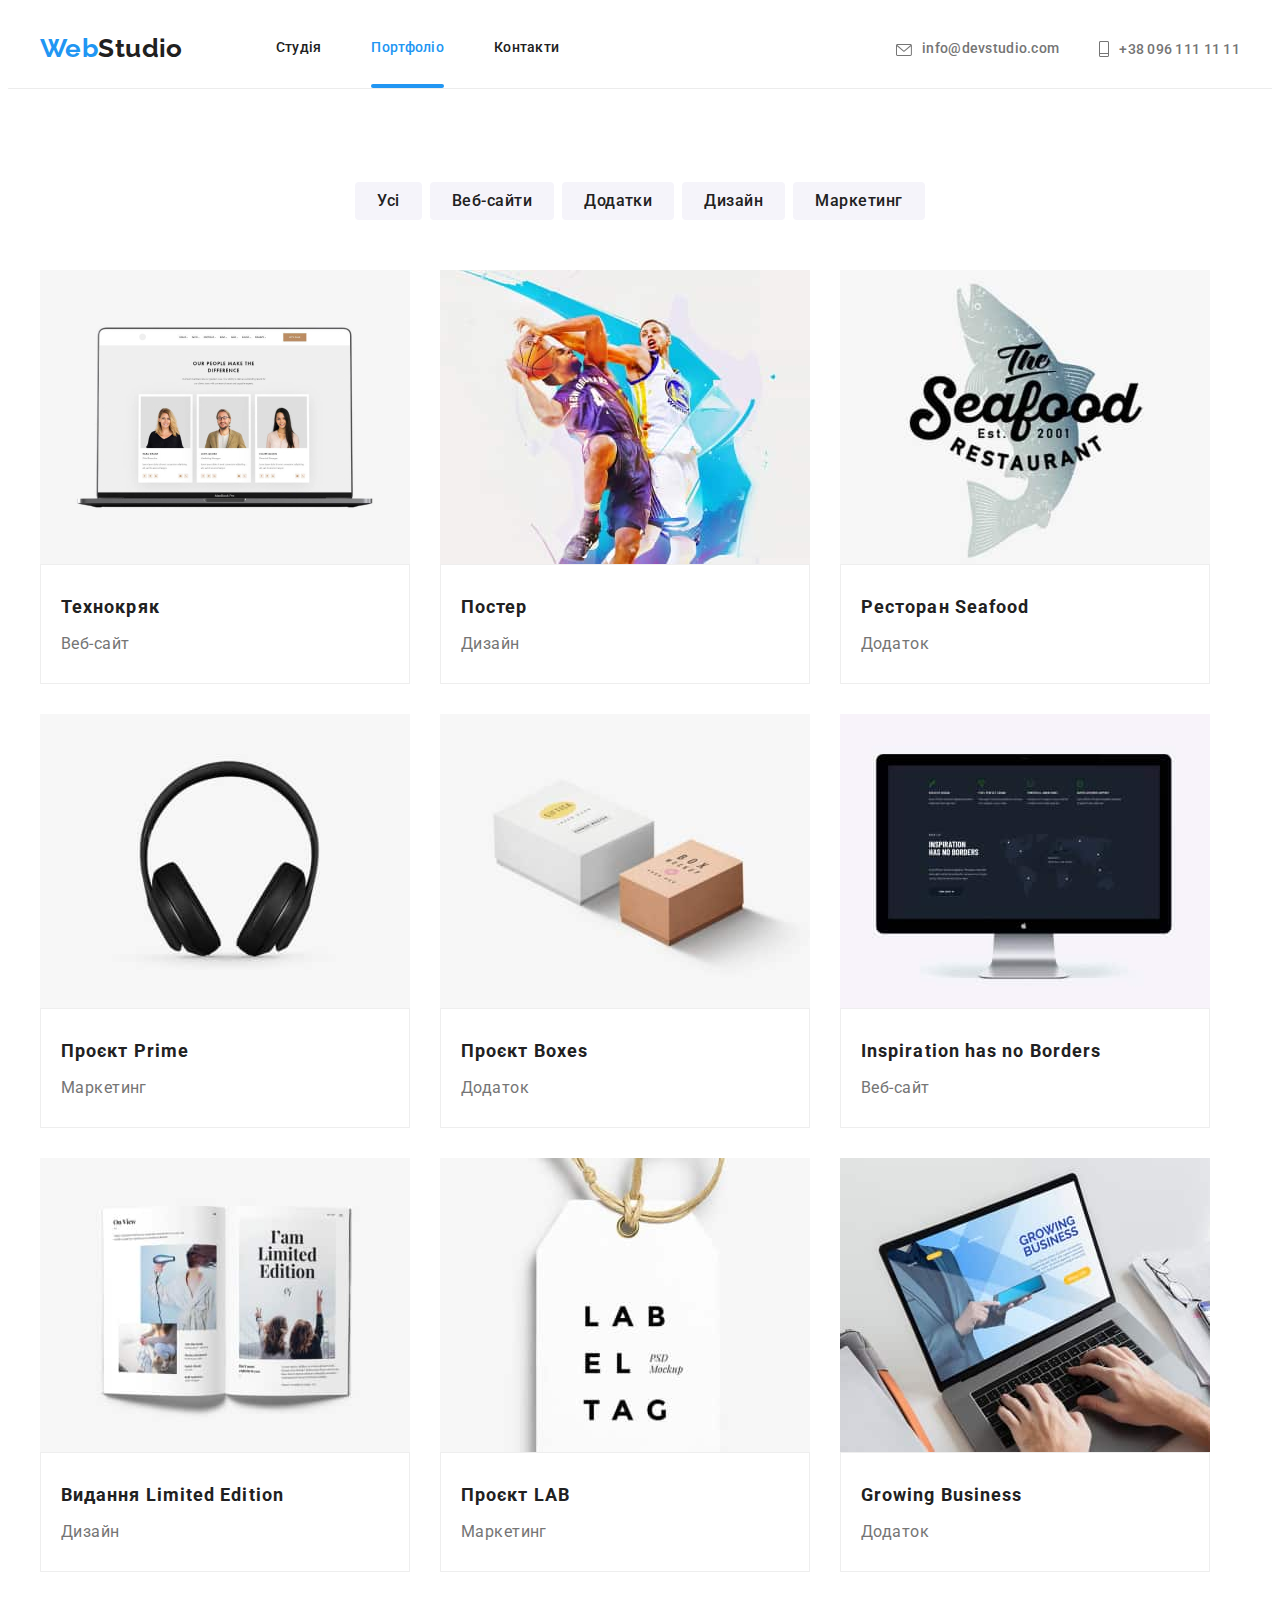
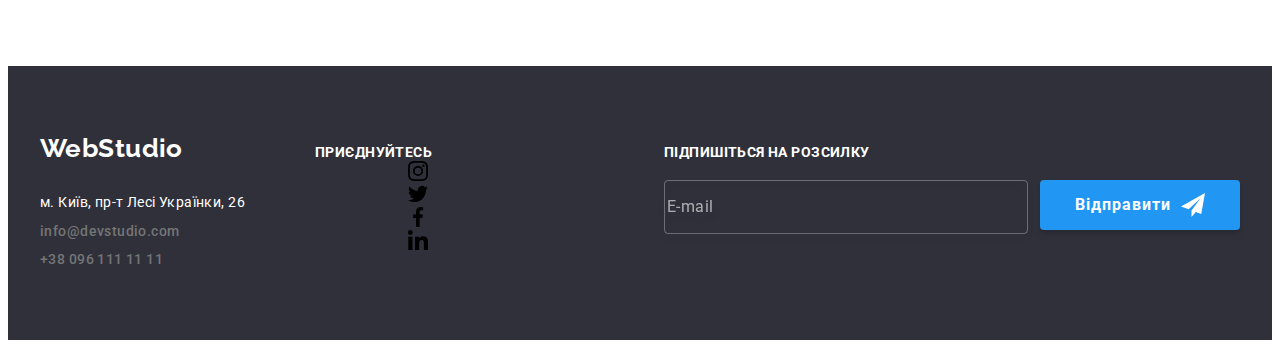
==== portfolio.html @ 68b811da "Initial commit" ====
<!DOCTYPE html>
<html lang="uk">
<head>
    <title>portfolio page homework</title>
    <meta charset="UTF-8">
    <meta http-equiv="X-UA-Compatible" content="IE=edge">
    <meta name="viewport" content="width=device-width, initial-scale=1.0">
    <link rel="preconnect" href="https://fonts.googleapis.com">
    <link rel="preconnect" href="https://fonts.gstatic.com" crossorigin>
    <link href="https://fonts.googleapis.com/css2?family=Raleway:wght@700&family=Roboto:wght@400;500;700;900&display=swap" rel="stylesheet">
    <link rel="stylesheet" href="https://cdnjs.cloudflare.com/ajax/libs/modern-normalize/1.1.0/modern-normalize.min.css" integrity="sha512-wpPYUAdjBVSE4KJnH1VR1HeZfpl1ub8YT/NKx4PuQ5NmX2tKuGu6U/JRp5y+Y8XG2tV+wKQpNHVUX03MfMFn9Q==" crossorigin="anonymous" referrerpolicy="no-referrer">
    <link rel="stylesheet" href="./css/main.min.css">
</head>
<body>
    <header class="header">
        
       <div class="container header-nav">
            <nav class="main-nav">   
                <a class="logo" href="WebStudio"> <span class="spanlogo">Web</span>Studio</a>
                <ul class="site-nav">
                    
                    <li><a class="navigation non-current" href="./index.html">Студія</a> </li>
                    <li><a class="navigation current" href="./portfolio.html">Портфоліо</a></li>
                    <li><a class="navigation non-current" href="Контакти">Контакти</a> </li>
                    
                </ul>
                
               
            </nav>

            <ul class="auth-nav">
                <li>
                     <a class="contact mail-icon" href="mailto:info@devstudio.com">
                        <svg class="head-icon" width="16px" height="12px" >
                        <use href="./images/icons.svg#icon-envelope"></use>
                        </svg>info@devstudio.com
                    </a>
                </li>
                
                <li>
                    <a class="contact phone-icon" href="tel:+380961111111">
                        <svg class="head-icon" width="10px" height="16px">
                        <use href="./images/icons.svg#icon-phone"></use>
                        </svg>+38 096 111 11 11
                    </a>
                </li>
            </ul>
       
        </div>
        
    </header>
  

    <main>
        
        <section class="section">
        <div class="container">
                <h1 class="hide">Розділи</h1>
                <ul class="page-nav">
                    <li><button type="button" class="page-button"  > Усі </button></li>
                    <li><button type="button" class="page-button"  > Веб-сайти </button></li>
                    <li><button type="button" class="page-button"  > Додатки </button></li>
                    <li><button type="button" class="page-button"  > Дизайн </button></li>
                    <li><button type="button" class="page-button"  > Маркетинг </button></li>

                        <!-- <li><button type="button" class="page-button"><a class="page__button--link" href="Усі">Усі</a> </button></li>
                        <li><button type="button" class="page-button"><a class="page__button--link" href="Веб-сайти">Веб-сайти</a> </button>
                        </li>
                        <li><button type="button" class="page-button"> <a class="page__button--link" href="Додатки">Додатки</a> </button></li>
                        <li><button type="button" class="page-button"> <a class="page__button--link" href="Дизайн">Дизайн </a></button></li>
                        <li><button type="button" class="page-button"><a class="page__button--link" href="Маркетинг">Маркетинг</a> </button>
                        </li> -->
                </ul>
            
                <ul class="page-list">
                    <li class="page-li">
                    <div class="portfolio-box">
                            <img src="./images/img.jpg" alt="Веб-сайт Технокряк"
                            width="370"
                            height="294">

                        <div class="overlay-portfolio">
                            <p class="overlay-text"> Ресурс пропонує комплексні пропозиції з різним рівнем функціоналу та сервісів. Все це дозволить відвідувачу отримати вичерпні відомості про компанію чи приватну особу.</p>
                        </div>
                        </div>
                            
                        <div class="portfolio-div">
                            <h2 class="portfolio-title">Технокряк</h2>
                            <p class="portfolio-descr">Веб-сайт</p>
                        </div>   

                    
                    
                                
                    </li>

                    <li class="page-li">
                        <div class="portfolio-box">
                                <img src="./images/img(1).jpg" alt="Приклад дизайну-постер"
                            width="370"
                            height="294">
                            <div class="overlay-portfolio">
                                <p class="overlay-text"> Ресурс пропонує комплексні пропозиції з різним рівнем функціоналу та сервісів. Все це дозволить відвідувачу отримати вичерпні відомості про компанію чи приватну особу.</p>
                            </div>
                        </div>
                            <div class="portfolio-div">
                                <h2 class="portfolio-title">Постер</h2>
                                <p class="portfolio-descr">Дизайн</p>
                            </div> 
                        
                    </li>

                    <li class="page-li">
                        <div class="portfolio-box">
                                <img src="./images/img(2).jpg" alt="Додаток Ресторан Seafood"
                            width="370"
                            height="294">
                            <div class="overlay-portfolio">
                                <p class="overlay-text"> Ресурс пропонує комплексні пропозиції з різним рівнем функціоналу та сервісів. Все це дозволить відвідувачу отримати вичерпні відомості про компанію чи приватну особу.</p>
                            </div>
                        </div>

                            <div class="portfolio-div">
                                <h2 class="portfolio-title">Ресторан Seafood</h2>
                                <p class="portfolio-descr">Додаток</p>
                            </div>           
                        
                    </li>

                    <li class="page-li">
                    <div class="portfolio-box">
                            <img src="./images/img(3).jpg" alt="Маркетинг Проєкт Prime"
                            width="370"
                            height="294">
                            <div class="overlay-portfolio">
                                <p class="overlay-text"> Ресурс пропонує комплексні пропозиції з різним рівнем функціоналу та сервісів. Все це дозволить відвідувачу отримати вичерпні відомості про компанію чи приватну особу.</p>
                            </div>
                        </div>

                            <div class="portfolio-div">
                                <h2 class="portfolio-title">Проєкт Prime</h2>
                                <p class="portfolio-descr">Маркетинг</p>
                            </div>
                    
                    </li>

                    <li class="page-li" >
                        <div class="portfolio-box">
                                <img src="./images/img(4).jpg" alt="Додаток Проєкт Boxes"
                            width="370"
                            height="294">
                            <div class="overlay-portfolio">
                                <p class="overlay-text"> Ресурс пропонує комплексні пропозиції з різним рівнем функціоналу та сервісів. Все це дозволить відвідувачу отримати вичерпні відомості про компанію чи приватну особу.</p>
                            </div>
                        </div>

                            <div class="portfolio-div">
                                <h2 class="portfolio-title">Проєкт Boxes</h2>
                                <p class="portfolio-descr">Додаток</p>
                            </div>      
                            
                    </li>

                    <li class="page-li">
                        <div class="portfolio-box">
                                <img src="./images/img(5).jpg" alt="Приклад дизайну - Веб-сайт"
                            width="370"
                            height="294">
                            <div class="overlay-portfolio">
                                <p class="overlay-text"> Ресурс пропонує комплексні пропозиції з різним рівнем функціоналу та сервісів. Все це дозволить відвідувачу отримати вичерпні відомості про компанію чи приватну особу.</p>
                            </div>
                        </div>

                            <div class="portfolio-div">
                                <h2 class="portfolio-title">Inspiration has no Borders</h2>
                                <p class="portfolio-descr">Веб-сайт</p>
                            </div>                
                        
                    </li>

                    <li class="page-li" >
                        <div class="portfolio-box">
                                <img src="./images/img(6).jpg" alt="Приклад дизайну-видання"
                            width="370"
                            height="294">
                            <div class="overlay-portfolio">
                                <p class="overlay-text"> Ресурс пропонує комплексні пропозиції з різним рівнем функціоналу та сервісів. Все це дозволить відвідувачу отримати вичерпні відомості про компанію чи приватну особу.</p>
                            </div>
                        </div>

                            <div class="portfolio-div">
                                <h2 class="portfolio-title">Видання Limited Edition</h2>
                                <p class="portfolio-descr">Дизайн</p>
                            </div>        
                        
                    </li>

                    <li class="page-li">
                        <div class="portfolio-box">
                                <img src="./images/img(7).jpg" alt="Маркетинг Проєкт "
                            width="370"
                            height="294">
                            <div class="overlay-portfolio">
                                <p class="overlay-text"> Ресурс пропонує комплексні пропозиції з різним рівнем функціоналу та сервісів. Все це дозволить відвідувачу отримати вичерпні відомості про компанію чи приватну особу.</p>
                            </div>
                        </div>

                            <div class="portfolio-div">
                                <h2 class="portfolio-title">Проєкт LAB</h2>
                                <p class="portfolio-descr">Маркетинг</p>
                            </div>
                    
                    </li>

                    <li class="page-li">
                        <div class="portfolio-box">
                                <img src="./images/img(8).jpg" alt="Приклад дизайн додатку"
                            width="370"
                            height="294">
                            <div class="overlay-portfolio">
                                <p class="overlay-text"> Ресурс пропонує комплексні пропозиції з різним рівнем функціоналу та сервісів. Все це дозволить відвідувачу отримати вичерпні відомості про компанію чи приватну особу.</p>
                            </div>
                        </div>

                            <div class="portfolio-div">
                                <h2 class="portfolio-title">Growing Business</h2>
                                <p class="portfolio-descr">Додаток</p>
                            </div>              
                        
                    </li>

                </ul>
        </div>
        </section>
    </main>

    <footer class="footer">
        <div class="footer-container container">
            
            <div class="footer-nav">
                <a class="footer-logo" href="WebStudio"> <span>Web</span>Studio</a>
                    <address>
                    <ul class="footer-list">
                        <li><a class="adress" href="https://goo.gl/maps/pS8TxzaBrTARouAY9">м. Київ, пр-т Лесі Українки, 26</a> </li>
                        <li><a class="footer contact" href="mailto:info@devstudio.com">info@devstudio.com</a></li>
                        <li><a class="footer contact" href="tel:+380961111111">+38 096 111 11 11</a></li>
                    </ul>
                    </address>
            </div>    
        
            <div class="footer-link">
                <a  class="invitation" href="#">Приєднуйтесь </a>
                    <ul class="team-social-list footer">
                        <li class="icon-item footer">
                            <a class="social-link link" href="#">
                                <svg class="social-icon footer" width="20px" height="20px">
                                    <use href="./images/icons.svg#icon-instagram2"></use>
                                </svg>
                            </a>
                        </li>

                        <li class="icon-item footer">
                            <a class="social-link link" href="#">
                                <svg class="social-icon footer" width="20px" height="20px">
                                    <use href="./images/icons.svg#icon-twitter1"></use>
                                </svg>
                            </a>
                        </li>

                        <li class="icon-item footer">
                            <a class="social-link link" href="#">
                                <svg class="social-icon footer" width="20px" height="20px">
                                    <use href="./images/icons.svg#icon-facebook1"></use>
                                </svg>
                            </a>
                        </li>

                        <li class="icon-item footer">
                            <a class="social-link link" href="#">
                                <svg class="social-icon footer" width="20px" height="20px">
                                    <use href="./images/icons.svg#icon-linkedin1"></use>
                                </svg>
                            </a>
                        </li>
                    </ul>

            
            </div>

            <div class="footer-form">
                <p class="telegram-title">Підпишіться на розсилку</p>
                <form class="telegram-form">
                    <input type="email" name="email" class="footer-input" placeholder="E-mail">
                    
                    <div class="telegram-parent">
                        <button type="submit" class="btn-modalsubmit">Відправити</button>
                        <!-- <svg class="input-icon" width="18px" height="18px">
                            <use href="./images/icons.svg#icon-letter-icon"></use>

                        </svg> -->
                    </div>
                            
                </form> 
            </div>   
        </div>       
        
    </footer>
</body>
</html>
---- css/main.min.css ----
:root{--primary-text-color: rgba(33, 33, 33, 1);--secondary-text-color: rgba(117, 117, 117, 1);--accent-color: rgba(33, 150, 243, 1);--white-color: rgba(255, 255, 255, 1);--cub: cubic-bezier(0.4, 0, 0.2, 1) }body{font-family:"Roboto",sans-serif;letter-spacing:.03em;font-size:14px}h1,h2,h3,h4,h5,h6,p{margin:0}img{display:block;max-width:100%;height:auto}ul{margin:0;padding:0;list-style:none}button{cursor:pointer}.hide{border:0;height:1px;margin:-1px;overflow:hidden;padding:0;width:1px}.section--title{color:var(--primary-text-color);font-weight:700;font-size:36px;line-height:1.16;text-align:center;letter-spacing:.03em;margin-bottom:50px}.section{padding-top:94px;padding-bottom:94px}.section.no-padding{padding-top:0px}.column-title{color:var(--primary-text-color);font-weight:700;font-size:14px;line-height:1.14;text-transform:uppercase;margin-bottom:10px}.column-descr{color:var(--secondary-text-color);font-size:14px;line-height:1.71}.list{display:flex;gap:30px}footer{background-color:#2f303a;padding:60px 0}.container{width:1200px;padding-left:15px;padding-right:15px;margin-left:auto;margin-right:auto}.button{margin-left:auto;margin-right:auto;height:50px;width:200px;margin-top:30px;color:var(--white-color);background-color:var(--accent-color);border:none;font-family:"Roboto";font-style:normal;font-weight:700;font-size:16px;line-height:1.88;letter-spacing:.06em;display:flex;align-items:center;justify-content:center;box-shadow:0px 4px 4px rgba(0,0,0,.15);border-radius:4px}.site-nav{display:flex;gap:50px}.auth-nav{display:flex;justify-content:end;align-items:center;padding-top:25px;padding-bottom:25px;gap:40px}.main-nav{display:flex;align-items:center;margin-right:auto;padding-top:25px;padding-bottom:25px}.header{border-bottom:1px solid #ececec}.container.header-nav{display:flex;height:80px}.logo{color:var(--primary-text-color);font-family:"Raleway";font-weight:700;font-size:26px;line-height:1.71;text-decoration:none;text-align:start;margin-right:93px;padding-top:25px;padding-bottom:25px}.spanlogo{color:var(--accent-color)}.navigation.current{color:var(--accent-color)}.navigation.current::after{content:"";position:absolute;display:block;width:100%;height:4px;background-color:var(--accent-color);bottom:0;left:0;border-radius:4px;opacity:1}.navigation{position:relative;color:var(--primary-text-color);font-weight:500;font-size:14px;line-height:1.14;letter-spacing:.02em;text-decoration:none;padding-top:32px;padding-bottom:32px;display:block;transition:color 250ms var(--cub)}.navigation:hover,.navigation:focus{color:var(--accent-color)}.navigation.non-current::after{content:"";position:absolute;display:block;width:100%;height:4px;background-color:var(--accent-color);bottom:0;left:0;border-radius:4px;opacity:.5;transform:scaleY(0);transition:opacity 250ms var(--cub),transform 250ms var(--cub)}.navigation.non-current:hover::after,.navigation.non-current:focus::after{opacity:.7;transform:scaleY(1)}.contact{color:var(--secondary-text-color);font-weight:500;font-size:14px;line-height:1.14;letter-spacing:.02em;text-decoration:none;font-style:normal;padding-top:32px;padding-bottom:32px;margin-left:auto;transition:color 250ms var(--cub)}.contact:hover,.contact:focus{color:var(--accent-color)}.head-icon{fill:var(--secondary-text-color);margin-right:10px;position:relative;top:3px;transition:fill 250ms var(--cub)}.contact:hover .head-icon{fill:var(--accent-color)}.main{background-color:#2f303a;max-width:1600px;margin-left:auto;margin-right:auto;padding:0}.main--container{background-image:linear-gradient(rgba(47, 48, 58, 0.4), rgba(47, 48, 58, 0.4)),url(../images/mainimg.jpg);background-size:contain;max-width:1600px;padding:200px 0px;margin-left:auto;margin-right:auto;width:auto}.main__title{color:var(--white-color);font-weight:900;font-size:44px;line-height:1.36;text-align:center;letter-spacing:.06em;text-transform:uppercase;margin-bottom:30px;margin-left:auto;margin-right:auto;width:696px}.main__button{color:var(--white-color);background-color:var(--accent-color);box-shadow:0px 4px 4px rgba(0,0,0,.15);border-radius:4px;border:0px;font-family:"Roboto",sans-serif;font-weight:500;font-size:16px;line-height:1.62;text-align:center;letter-spacing:.06em;display:block;margin:0 auto;width:216px;height:50px}.team--list{display:flex;gap:30px}.team--item{text-align:center;background-color:var(--white-color)}.team--card{padding-top:30px;padding-bottom:30px}.team.section{background-color:#f5f4fa}.team--card__title{color:var(--primary-text-color);font-weight:500;font-size:16px;line-height:1.18;margin-bottom:10px;margin-right:0px}.team--card__text{display:block;color:var(--secondary-text-color);font-size:16px;line-height:1.18;margin-bottom:16px}.social{display:flex;align-items:center;justify-content:center;gap:10px}.social__item{width:44px;height:44px}.social__link{width:100%;height:100%;border-radius:50%;display:flex;justify-content:center;align-items:center;transition:background-color 250ms var(--cub)}.social__link:hover,.social__link:focus{background-color:var(--accent-color)}.social__icon{fill:#afb1b8;transition:fill 250ms var(--cub)}.social__link:hover .social__icon{fill:var(--white-color)}.work{padding:0}.work__card{width:370px;height:294px;position:relative}.work__overlay{position:absolute;width:370px;height:70px;background-color:rgba(47,48,58,.8);bottom:0}.work__overlay--title{position:absolute;font-weight:700;font-size:14px;line-height:1.14;text-align:center;letter-spacing:.03em;text-transform:uppercase;color:var(--white-color);top:50%;left:50%;transform:translate(-50%, -50%)}.benefits--list{display:flex;gap:30px;flex-basis:content}.benefits__icon-div{display:flex;width:270px;height:120px;background-color:#f5f4fa;margin-bottom:30px;align-items:center;justify-content:center}.benefits__icon{align-items:center}.client-title{font-weight:700;font-size:36px;line-height:1.16;text-align:center;letter-spacing:.03em;text-transform:initial;color:var(--primary-text-color);margin-bottom:50px}.client-main-box{display:flex;gap:30px;align-items:center}.client-link{width:170px;height:100px;border:1px solid;border-radius:4px;border-color:#afb1b8;display:flex;align-items:center;justify-content:center;margin-left:auto;margin-right:auto;transition:border-color 250ms var(--cub)}.client-link:hover{border-color:var(--accent-color)}.client-icon{fill:#afb1b8;background-size:contain;cursor:pointer;transition:fill 250ms var(--cub)}.client-link:hover .client-icon{fill:var(--accent-color)}.footer-container{display:flex;align-items:baseline;justify-content:center}.footer-nav{margin-right:70px}.footer-logo{display:inline-block;color:#fff;font-family:"Raleway";font-weight:700;font-size:26px;line-height:1.71;text-decoration:none;margin-bottom:20px}.adress{display:block;color:var(--white-color);font-size:14px;line-height:1.71;text-decoration:none;font-style:normal;margin-bottom:12px;padding:auto}.footer.contact{display:inline-block;color:var(--secondary-text-color);font-size:14px;line-height:1.14;letter-spacing:.03em;margin-bottom:12px;padding:0 0}.footer-list li :not(last child){margin-bottom:8px}.invitation{display:block;font-weight:700;font-size:14px;line-height:1.14;letter-spacing:.03em;text-transform:uppercase;color:var(--white-color);text-decoration:none;align-self:start}.footer-link{display:flex;flex-direction:column;justify-content:flex-start;align-items:center;width:206px;height:80px}.footer .social{margin-top:20px}.social__icon.footer{fill:var(--white-color)}.social__item.footer{background-color:rgba(255,255,255,.1);border-radius:50%}.footer-form{margin-left:auto}.telegram-form{display:flex;flex-direction:row;justify-content:baseline;gap:12px;padding-top:20px}.telegram-title{font-family:"Roboto";font-style:normal;font-weight:700;font-size:14px;line-height:1.16;letter-spacing:.03em;text-transform:uppercase;color:var(--white-color)}.footer-input{height:50px;width:358px;background-color:rgba(0,0,0,0);border:1px solid rgba(255,255,255,.3);filter:drop-shadow(0px 4px 4px rgba(0, 0, 0, 0.15));border-radius:4px;color:var(--white-color)}.footer-input::-moz-placeholder{font-family:"Roboto";font-style:normal;font-weight:400;font-size:16px;line-height:20px;display:flex;align-items:center;letter-spacing:.03em;color:rgba(255,255,255,.6)}.footer-input:-ms-input-placeholder{font-family:"Roboto";font-style:normal;font-weight:400;font-size:16px;line-height:20px;display:flex;align-items:center;letter-spacing:.03em;color:rgba(255,255,255,.6)}.footer-input::placeholder{font-family:"Roboto";font-style:normal;font-weight:400;font-size:16px;line-height:20px;display:flex;align-items:center;letter-spacing:.03em;color:rgba(255,255,255,.6)}.telegram-parent .btn-modalsubmit::after{content:"";display:flex;justify-content:center;background-image:url(../iconsend.svg);background-color:var(--accent-color);width:24px;height:24px;margin-left:10px}.telegram-parent .btn-modalsubmit{margin-top:0}.portfolio-title{color:var(--primary-text-color);font-weight:700;font-size:18px;line-height:2;letter-spacing:.06em;margin-bottom:4px}.portfolio-descr{color:var(--secondary-text-color);font-size:16px;line-height:1.88}.portfolio-div{padding:24px 20px;border-top:1px solid #eee;border-bottom:1px solid #eee;border-left:1px solid #eee;border-right:1px solid #eee}.page-nav{display:flex;align-items:center;justify-content:center;margin-bottom:50px;gap:8px}.page-list{display:flex;flex-wrap:wrap}.page-li{width:370px;margin-right:30px;margin-bottom:30px;transition:box-shadow 250ms var(--cub)}.page-li:nth-child(3n){margin-right:0}.page-li:nth-child(n+7){margin-bottom:0}.page-li:hover,.page-li:focus{box-shadow:0px 1px 1px rgba(0,0,0,.12),0px 4px 4px rgba(0,0,0,.06),1px 4px 6px rgba(0,0,0,.16)}.page-button{color:var(--primary-text-color);background:#f5f4fa;font-family:"Roboto",sans-serif;font-weight:500;font-size:16px;line-height:1.62;text-align:center;letter-spacing:.03em;border-radius:4px;border:none;padding:6px 22px;transition:color 250ms var(--cub),background-color 250ms var(--cub),box-shadow 250ms var(--cub)}.page-button:hover,.page-button:focus{color:var(--white-color);background-color:var(--accent-color);box-shadow:0px 3px 1px rgba(0,0,0,.1),0px 1px 2px rgba(0,0,0,.08),0px 2px 2px rgba(0,0,0,.12);border-radius:4px}.portfolio-box{position:relative;width:370px;height:294px;overflow:hidden}.overlay-portfolio{width:370px;height:294px;background-color:rgba(33,150,243,.9);position:absolute;top:0;left:0;transform:translateY(100%);transition:transform 250ms var(--cub)}.page-li:hover .overlay-portfolio{transform:translateY(0)}.overlay-text{font-size:18px;line-height:1.56;letter-spacing:.03em;color:var(--white-color);padding:63px 24px;opacity:0;transition:opacity 250ms var(--cub) 300ms}.page-li:hover .overlay-text{opacity:1}.backdrop{position:fixed;width:100%;height:100%;top:0px;background-color:rgba(0,0,0,.2);transition:visibility 300ms var(--cub),opacity 300ms var(--cub)}.modal{position:absolute;width:528px;min-height:581px;box-shadow:0px 1px 3px rgba(0,0,0,.12),0px 1px 1px rgba(0,0,0,.14),0px 2px 1px rgba(0,0,0,.2);background-color:var(--white-color);border-radius:4px;top:50%;left:50%;transform:translate(-50%, -50%) scale(1);transition:transform 300ms var(--cub);padding:40px}.backdrop.is-hidden .modal{transform:translate(-50%, -50%) scale(0)}.is-hidden{visibility:hidden;opacity:0;pointer-events:none}.close-modal{position:absolute;top:8px;right:8px;width:30px;height:30px;cursor:pointer;background-color:rgba(0,0,0,0);border:none}.modal-btn{fill:#000;width:11px;height:11px}.modal-title{font-weight:700;font-size:20px;line-height:1.15;text-align:center;letter-spacing:.03em;color:var(--primary-text-color);margin-bottom:12px}.modal-input{width:100%;height:40px;padding-left:42px;border:1px solid rgba(33,33,33,.2);border-radius:4px;background-color:rgba(0,0,0,0);outline:rgba(0,0,0,0);transition:border-color 250ms var(--cub)}.icon-parent{position:relative;margin-bottom:10px}.icon-parent :hover,.icon-parent :focus{border-color:var(--accent-color)}.input-icon{position:absolute;left:15px;top:50%;transform:translateY(-50%);transition:fill 250ms var(--cub)}.modal-input:focus+.input-icon{fill:var(--accent-color)}.modal-label{display:block;font-size:12px;line-height:1.16;letter-spacing:.01em;color:#757575;margin-bottom:4px}.modal-comment{width:100%;height:120px;resize:none;border:1px solid rgba(33,33,33,.2);border-radius:4px;outline:none;transition:border-color 250ms var(--cub);padding:12px 16px;margin-bottom:20px}.modal-comment:focus,.modal-comment:hover{border-color:var(--accent-color)}.modal-comment::-moz-placeholder{font-family:"Roboto";font-weight:400;font-size:12px;line-height:1.16;letter-spacing:.01em;color:rgba(117,117,117,.5);-moz-transition:color 250ms var(--cub);transition:color 250ms var(--cub)}.modal-comment:-ms-input-placeholder{font-family:"Roboto";font-weight:400;font-size:12px;line-height:1.16;letter-spacing:.01em;color:rgba(117,117,117,.5);-ms-transition:color 250ms var(--cub);transition:color 250ms var(--cub)}.modal-comment::placeholder{font-family:"Roboto";font-weight:400;font-size:12px;line-height:1.16;letter-spacing:.01em;color:rgba(117,117,117,.5);transition:color 250ms var(--cub)}.modal-comment:hover::-moz-placeholder{color:var(--accent-color)}.modal-comment:hover:-ms-input-placeholder{color:var(--accent-color)}.modal-comment:hover::placeholder{color:var(--accent-color)}.btn-modalsubmit{margin-left:auto;margin-right:auto;height:50px;width:200px;margin-top:30px;color:var(--white-color);background-color:var(--accent-color);border:none;font-family:"Roboto";font-style:normal;font-weight:700;font-size:16px;line-height:1.88;letter-spacing:.06em;display:flex;align-items:center;justify-content:center;box-shadow:0px 4px 4px rgba(0,0,0,.15);border-radius:4px}.checkbox{position:relative;width:406px;height:17px;display:flex;align-items:center;margin-left:auto;margin-right:auto}.modal-checkbox{margin:0;width:15px;height:15px}.modal-text{font-family:"Roboto";font-style:normal;font-weight:400;font-size:14px;line-height:1.71;letter-spacing:.03em;color:#757575;margin-left:7px}.modal-link{font-family:"Roboto";font-style:normal;font-weight:400;font-size:14px;line-height:1.71;letter-spacing:.03em;text-decoration:none;color:#2196f3}.check-icon{position:absolute;top:0;left:0;fill:#fff;opacity:0;padding-bottom:2px;padding-right:2px}.modal-checkbox:checked+.empty .check-icon{opacity:1}.empty{position:absolute;top:0;left:0;width:16px;height:16px;border:2px solid var(--secondary-text-color);border-radius:2px;transition:border;transition-duration:250ms;transition-timing-function:cubic-bezier(0.4, 0, 0.2, 1)}.modal-checkbox:checked+.empty{background-color:var(--accent-color);border:2px solid var(--accent-color)}/*# sourceMappingURL=main.min.css.map */
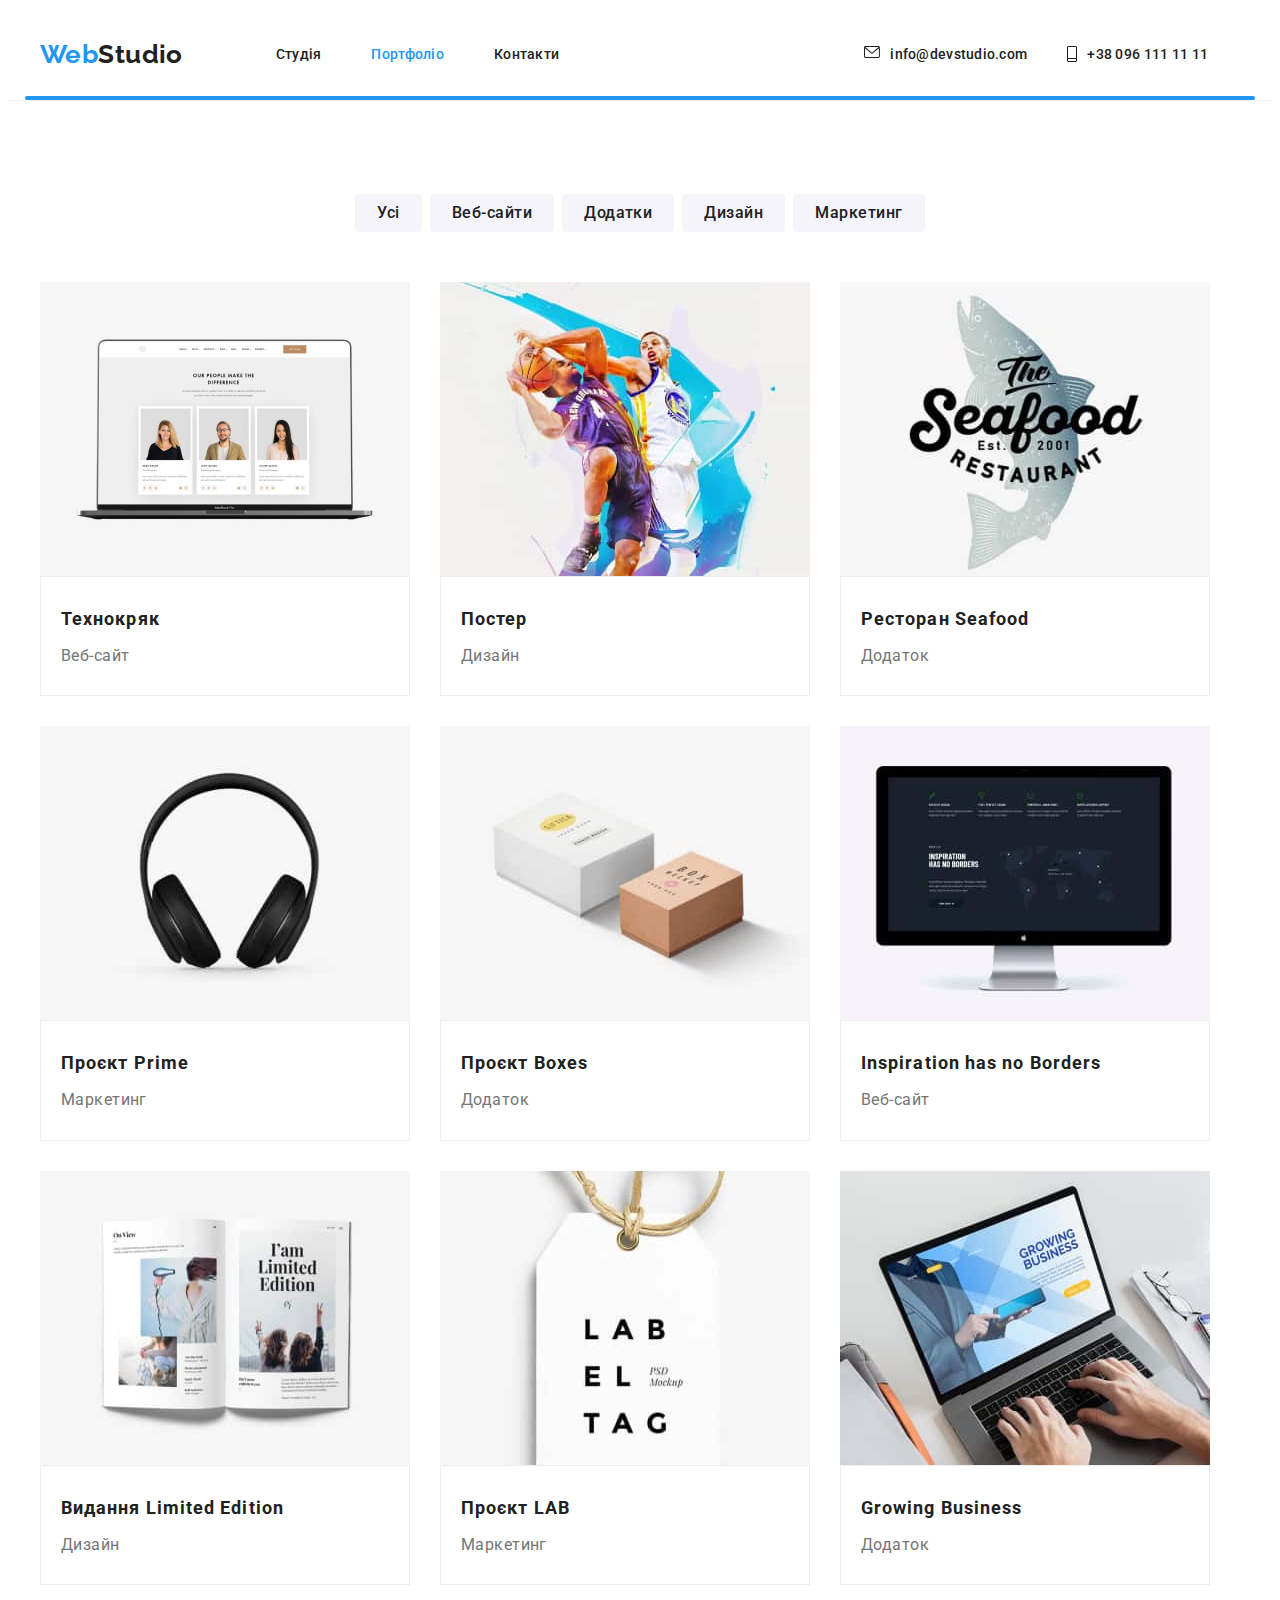
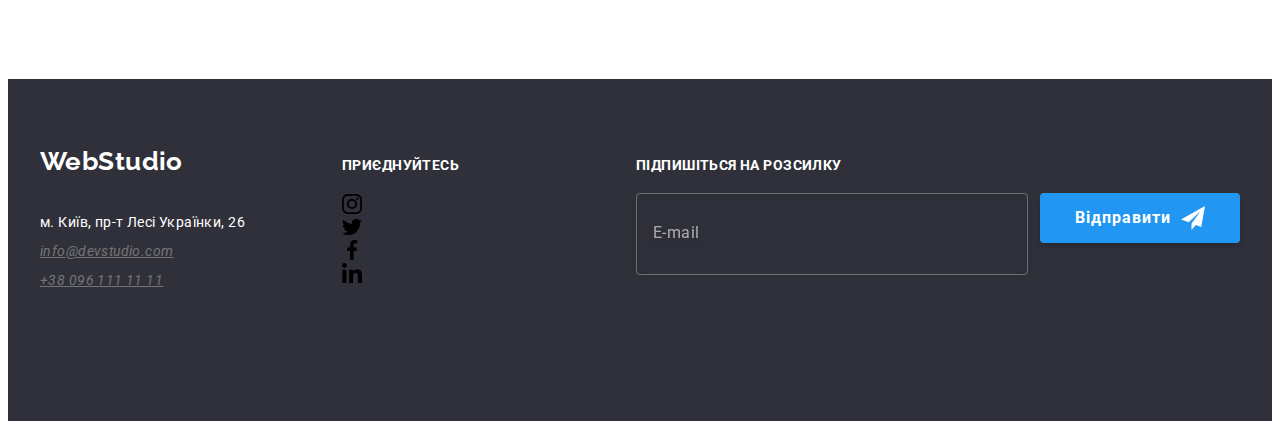
==== commit 60c11d9b: "Done" ====
--- a/portfolio.html
+++ b/portfolio.html
@@ -11,41 +11,71 @@
     <link rel="stylesheet" href="https://cdnjs.cloudflare.com/ajax/libs/modern-normalize/1.1.0/modern-normalize.min.css" integrity="sha512-wpPYUAdjBVSE4KJnH1VR1HeZfpl1ub8YT/NKx4PuQ5NmX2tKuGu6U/JRp5y+Y8XG2tV+wKQpNHVUX03MfMFn9Q==" crossorigin="anonymous" referrerpolicy="no-referrer">
     <link rel="stylesheet" href="./css/main.min.css">
 </head>
-<body>
+
+<body data-body>
     <header class="header">
-        
-       <div class="container header-nav">
-            <nav class="main-nav">   
-                <a class="logo" href="WebStudio"> <span class="spanlogo">Web</span>Studio</a>
-                <ul class="site-nav">
-                    
-                    <li><a class="navigation non-current" href="./index.html">Студія</a> </li>
-                    <li><a class="navigation current" href="./portfolio.html">Портфоліо</a></li>
-                    <li><a class="navigation non-current" href="Контакти">Контакти</a> </li>
-                    
-                </ul>
+        <div class="container header__container">
+            <a class="header--logo logo" href="WebStudio"> <span class="logo__span">Web</span>Studio</a>
+                <button type="button" class="menu-button" aria-expanded="true" data-menu-button>
+                    <svg width="40" height="40" class="menu-button__icon">
+                        <use href="./images/icons.svg#icon-menu-mob" class="icon__menu-open"></use>
+                        <use href="./images/icons.svg#icon-close" class="icon__menu-close"></use>
+                    </svg>
+                </button>
+            
+            <div data-menu class="header__menu">
+                <nav class="nav">   
+                    <ul class="navigation__list">
+                        
+                        <li class="header-li"><a class="navigation__page non-curent" href="./index.html">Студія</a> </li>
+                        <li class="header-li"><a class="navigation__page current" href="./portfolio.html">Портфоліо</a></li>
+                        <li class="header-li"><a class="navigation__page non-current" href="Контакти">Контакти</a> </li>
+                        
+                    </ul> 
+                    
                 
-               
-            </nav>
-
-            <ul class="auth-nav">
-                <li>
-                     <a class="contact mail-icon" href="mailto:info@devstudio.com">
-                        <svg class="head-icon" width="16px" height="12px" >
-                        <use href="./images/icons.svg#icon-envelope"></use>
-                        </svg>info@devstudio.com
-                    </a>
-                </li>
+                </nav>
                 
-                <li>
-                    <a class="contact phone-icon" href="tel:+380961111111">
-                        <svg class="head-icon" width="10px" height="16px">
-                        <use href="./images/icons.svg#icon-phone"></use>
-                        </svg>+38 096 111 11 11
-                    </a>
-                </li>
-            </ul>
-       
+                    <ul class="auth-nav">
+                        <li class="header-li">
+                            <a class="contact mail-icon" href="mailto:info@devstudio.com">
+                                <svg class="head-icon" width="16px" height="12px" >
+                                <use href="./images/icons.svg#icon-envelope"></use>
+                                </svg>info@devstudio.com
+                            </a>
+                        </li>
+                        
+                        <li class="header-li">
+                            <a class="contact phone-icon" href="tel:+380961111111">
+                                <svg class="head-icon" width="10px" height="16px">
+                                <use href="./images/icons.svg#icon-phone"></use>
+                                </svg>+38 096 111 11 11
+                            </a>
+                        </li>
+                    </ul>
+                    <ul class="header-socials list">
+                        <li class="header-socials__item">
+                            <a href="#" class="header-socials__link link">
+                                Instagram
+                            </a>
+                        </li>
+                        <li class="header-socials__item">
+                            <a href="#"  class="header-socials__link link">
+                                Twitter
+                            </a>
+                        </li>
+                        <li class="header-socials__item">
+                            <a href='#' class ="header-socials__link link">
+                                Facebook
+                            </a>
+                        </li>
+                        <li class="header-socials__item">
+                            <a href="#" class="header-socials__link link">
+                                LinkedIn
+                            </a>
+                        </li>
+                    </ul>
+            </div>
         </div>
         
     </header>
@@ -305,5 +335,6 @@
         </div>       
         
     </footer>
+    <script src="./js/mobile-menu.js"></script>
 </body>
 </html>
--- a/css/main.min.css
+++ b/css/main.min.css
@@ -1 +1 @@
-:root{--primary-text-color: rgba(33, 33, 33, 1);--secondary-text-color: rgba(117, 117, 117, 1);--accent-color: rgba(33, 150, 243, 1);--white-color: rgba(255, 255, 255, 1);--cub: cubic-bezier(0.4, 0, 0.2, 1) }body{font-family:"Roboto",sans-serif;letter-spacing:.03em;font-size:14px}h1,h2,h3,h4,h5,h6,p{margin:0}img{display:block;max-width:100%;height:auto}ul{margin:0;padding:0;list-style:none}button{cursor:pointer}.hide{border:0;height:1px;margin:-1px;overflow:hidden;padding:0;width:1px}.section--title{color:var(--primary-text-color);font-weight:700;font-size:36px;line-height:1.16;text-align:center;letter-spacing:.03em;margin-bottom:50px}.section{padding-top:94px;padding-bottom:94px}.section.no-padding{padding-top:0px}.column-title{color:var(--primary-text-color);font-weight:700;font-size:14px;line-height:1.14;text-transform:uppercase;margin-bottom:10px}.column-descr{color:var(--secondary-text-color);font-size:14px;line-height:1.71}.list{display:flex;gap:30px}footer{background-color:#2f303a;padding:60px 0}.container{width:1200px;padding-left:15px;padding-right:15px;margin-left:auto;margin-right:auto}.button{margin-left:auto;margin-right:auto;height:50px;width:200px;margin-top:30px;color:var(--white-color);background-color:var(--accent-color);border:none;font-family:"Roboto";font-style:normal;font-weight:700;font-size:16px;line-height:1.88;letter-spacing:.06em;display:flex;align-items:center;justify-content:center;box-shadow:0px 4px 4px rgba(0,0,0,.15);border-radius:4px}.site-nav{display:flex;gap:50px}.auth-nav{display:flex;justify-content:end;align-items:center;padding-top:25px;padding-bottom:25px;gap:40px}.main-nav{display:flex;align-items:center;margin-right:auto;padding-top:25px;padding-bottom:25px}.header{border-bottom:1px solid #ececec}.container.header-nav{display:flex;height:80px}.logo{color:var(--primary-text-color);font-family:"Raleway";font-weight:700;font-size:26px;line-height:1.71;text-decoration:none;text-align:start;margin-right:93px;padding-top:25px;padding-bottom:25px}.spanlogo{color:var(--accent-color)}.navigation.current{color:var(--accent-color)}.navigation.current::after{content:"";position:absolute;display:block;width:100%;height:4px;background-color:var(--accent-color);bottom:0;left:0;border-radius:4px;opacity:1}.navigation{position:relative;color:var(--primary-text-color);font-weight:500;font-size:14px;line-height:1.14;letter-spacing:.02em;text-decoration:none;padding-top:32px;padding-bottom:32px;display:block;transition:color 250ms var(--cub)}.navigation:hover,.navigation:focus{color:var(--accent-color)}.navigation.non-current::after{content:"";position:absolute;display:block;width:100%;height:4px;background-color:var(--accent-color);bottom:0;left:0;border-radius:4px;opacity:.5;transform:scaleY(0);transition:opacity 250ms var(--cub),transform 250ms var(--cub)}.navigation.non-current:hover::after,.navigation.non-current:focus::after{opacity:.7;transform:scaleY(1)}.contact{color:var(--secondary-text-color);font-weight:500;font-size:14px;line-height:1.14;letter-spacing:.02em;text-decoration:none;font-style:normal;padding-top:32px;padding-bottom:32px;margin-left:auto;transition:color 250ms var(--cub)}.contact:hover,.contact:focus{color:var(--accent-color)}.head-icon{fill:var(--secondary-text-color);margin-right:10px;position:relative;top:3px;transition:fill 250ms var(--cub)}.contact:hover .head-icon{fill:var(--accent-color)}.main{background-color:#2f303a;max-width:1600px;margin-left:auto;margin-right:auto;padding:0}.main--container{background-image:linear-gradient(rgba(47, 48, 58, 0.4), rgba(47, 48, 58, 0.4)),url(../images/mainimg.jpg);background-size:contain;max-width:1600px;padding:200px 0px;margin-left:auto;margin-right:auto;width:auto}.main__title{color:var(--white-color);font-weight:900;font-size:44px;line-height:1.36;text-align:center;letter-spacing:.06em;text-transform:uppercase;margin-bottom:30px;margin-left:auto;margin-right:auto;width:696px}.main__button{color:var(--white-color);background-color:var(--accent-color);box-shadow:0px 4px 4px rgba(0,0,0,.15);border-radius:4px;border:0px;font-family:"Roboto",sans-serif;font-weight:500;font-size:16px;line-height:1.62;text-align:center;letter-spacing:.06em;display:block;margin:0 auto;width:216px;height:50px}.team--list{display:flex;gap:30px}.team--item{text-align:center;background-color:var(--white-color)}.team--card{padding-top:30px;padding-bottom:30px}.team.section{background-color:#f5f4fa}.team--card__title{color:var(--primary-text-color);font-weight:500;font-size:16px;line-height:1.18;margin-bottom:10px;margin-right:0px}.team--card__text{display:block;color:var(--secondary-text-color);font-size:16px;line-height:1.18;margin-bottom:16px}.social{display:flex;align-items:center;justify-content:center;gap:10px}.social__item{width:44px;height:44px}.social__link{width:100%;height:100%;border-radius:50%;display:flex;justify-content:center;align-items:center;transition:background-color 250ms var(--cub)}.social__link:hover,.social__link:focus{background-color:var(--accent-color)}.social__icon{fill:#afb1b8;transition:fill 250ms var(--cub)}.social__link:hover .social__icon{fill:var(--white-color)}.work{padding:0}.work__card{width:370px;height:294px;position:relative}.work__overlay{position:absolute;width:370px;height:70px;background-color:rgba(47,48,58,.8);bottom:0}.work__overlay--title{position:absolute;font-weight:700;font-size:14px;line-height:1.14;text-align:center;letter-spacing:.03em;text-transform:uppercase;color:var(--white-color);top:50%;left:50%;transform:translate(-50%, -50%)}.benefits--list{display:flex;gap:30px;flex-basis:content}.benefits__icon-div{display:flex;width:270px;height:120px;background-color:#f5f4fa;margin-bottom:30px;align-items:center;justify-content:center}.benefits__icon{align-items:center}.client-title{font-weight:700;font-size:36px;line-height:1.16;text-align:center;letter-spacing:.03em;text-transform:initial;color:var(--primary-text-color);margin-bottom:50px}.client-main-box{display:flex;gap:30px;align-items:center}.client-link{width:170px;height:100px;border:1px solid;border-radius:4px;border-color:#afb1b8;display:flex;align-items:center;justify-content:center;margin-left:auto;margin-right:auto;transition:border-color 250ms var(--cub)}.client-link:hover{border-color:var(--accent-color)}.client-icon{fill:#afb1b8;background-size:contain;cursor:pointer;transition:fill 250ms var(--cub)}.client-link:hover .client-icon{fill:var(--accent-color)}.footer-container{display:flex;align-items:baseline;justify-content:center}.footer-nav{margin-right:70px}.footer-logo{display:inline-block;color:#fff;font-family:"Raleway";font-weight:700;font-size:26px;line-height:1.71;text-decoration:none;margin-bottom:20px}.adress{display:block;color:var(--white-color);font-size:14px;line-height:1.71;text-decoration:none;font-style:normal;margin-bottom:12px;padding:auto}.footer.contact{display:inline-block;color:var(--secondary-text-color);font-size:14px;line-height:1.14;letter-spacing:.03em;margin-bottom:12px;padding:0 0}.footer-list li :not(last child){margin-bottom:8px}.invitation{display:block;font-weight:700;font-size:14px;line-height:1.14;letter-spacing:.03em;text-transform:uppercase;color:var(--white-color);text-decoration:none;align-self:start}.footer-link{display:flex;flex-direction:column;justify-content:flex-start;align-items:center;width:206px;height:80px}.footer .social{margin-top:20px}.social__icon.footer{fill:var(--white-color)}.social__item.footer{background-color:rgba(255,255,255,.1);border-radius:50%}.footer-form{margin-left:auto}.telegram-form{display:flex;flex-direction:row;justify-content:baseline;gap:12px;padding-top:20px}.telegram-title{font-family:"Roboto";font-style:normal;font-weight:700;font-size:14px;line-height:1.16;letter-spacing:.03em;text-transform:uppercase;color:var(--white-color)}.footer-input{height:50px;width:358px;background-color:rgba(0,0,0,0);border:1px solid rgba(255,255,255,.3);filter:drop-shadow(0px 4px 4px rgba(0, 0, 0, 0.15));border-radius:4px;color:var(--white-color)}.footer-input::-moz-placeholder{font-family:"Roboto";font-style:normal;font-weight:400;font-size:16px;line-height:20px;display:flex;align-items:center;letter-spacing:.03em;color:rgba(255,255,255,.6)}.footer-input:-ms-input-placeholder{font-family:"Roboto";font-style:normal;font-weight:400;font-size:16px;line-height:20px;display:flex;align-items:center;letter-spacing:.03em;color:rgba(255,255,255,.6)}.footer-input::placeholder{font-family:"Roboto";font-style:normal;font-weight:400;font-size:16px;line-height:20px;display:flex;align-items:center;letter-spacing:.03em;color:rgba(255,255,255,.6)}.telegram-parent .btn-modalsubmit::after{content:"";display:flex;justify-content:center;background-image:url(../iconsend.svg);background-color:var(--accent-color);width:24px;height:24px;margin-left:10px}.telegram-parent .btn-modalsubmit{margin-top:0}.portfolio-title{color:var(--primary-text-color);font-weight:700;font-size:18px;line-height:2;letter-spacing:.06em;margin-bottom:4px}.portfolio-descr{color:var(--secondary-text-color);font-size:16px;line-height:1.88}.portfolio-div{padding:24px 20px;border-top:1px solid #eee;border-bottom:1px solid #eee;border-left:1px solid #eee;border-right:1px solid #eee}.page-nav{display:flex;align-items:center;justify-content:center;margin-bottom:50px;gap:8px}.page-list{display:flex;flex-wrap:wrap}.page-li{width:370px;margin-right:30px;margin-bottom:30px;transition:box-shadow 250ms var(--cub)}.page-li:nth-child(3n){margin-right:0}.page-li:nth-child(n+7){margin-bottom:0}.page-li:hover,.page-li:focus{box-shadow:0px 1px 1px rgba(0,0,0,.12),0px 4px 4px rgba(0,0,0,.06),1px 4px 6px rgba(0,0,0,.16)}.page-button{color:var(--primary-text-color);background:#f5f4fa;font-family:"Roboto",sans-serif;font-weight:500;font-size:16px;line-height:1.62;text-align:center;letter-spacing:.03em;border-radius:4px;border:none;padding:6px 22px;transition:color 250ms var(--cub),background-color 250ms var(--cub),box-shadow 250ms var(--cub)}.page-button:hover,.page-button:focus{color:var(--white-color);background-color:var(--accent-color);box-shadow:0px 3px 1px rgba(0,0,0,.1),0px 1px 2px rgba(0,0,0,.08),0px 2px 2px rgba(0,0,0,.12);border-radius:4px}.portfolio-box{position:relative;width:370px;height:294px;overflow:hidden}.overlay-portfolio{width:370px;height:294px;background-color:rgba(33,150,243,.9);position:absolute;top:0;left:0;transform:translateY(100%);transition:transform 250ms var(--cub)}.page-li:hover .overlay-portfolio{transform:translateY(0)}.overlay-text{font-size:18px;line-height:1.56;letter-spacing:.03em;color:var(--white-color);padding:63px 24px;opacity:0;transition:opacity 250ms var(--cub) 300ms}.page-li:hover .overlay-text{opacity:1}.backdrop{position:fixed;width:100%;height:100%;top:0px;background-color:rgba(0,0,0,.2);transition:visibility 300ms var(--cub),opacity 300ms var(--cub)}.modal{position:absolute;width:528px;min-height:581px;box-shadow:0px 1px 3px rgba(0,0,0,.12),0px 1px 1px rgba(0,0,0,.14),0px 2px 1px rgba(0,0,0,.2);background-color:var(--white-color);border-radius:4px;top:50%;left:50%;transform:translate(-50%, -50%) scale(1);transition:transform 300ms var(--cub);padding:40px}.backdrop.is-hidden .modal{transform:translate(-50%, -50%) scale(0)}.is-hidden{visibility:hidden;opacity:0;pointer-events:none}.close-modal{position:absolute;top:8px;right:8px;width:30px;height:30px;cursor:pointer;background-color:rgba(0,0,0,0);border:none}.modal-btn{fill:#000;width:11px;height:11px}.modal-title{font-weight:700;font-size:20px;line-height:1.15;text-align:center;letter-spacing:.03em;color:var(--primary-text-color);margin-bottom:12px}.modal-input{width:100%;height:40px;padding-left:42px;border:1px solid rgba(33,33,33,.2);border-radius:4px;background-color:rgba(0,0,0,0);outline:rgba(0,0,0,0);transition:border-color 250ms var(--cub)}.icon-parent{position:relative;margin-bottom:10px}.icon-parent :hover,.icon-parent :focus{border-color:var(--accent-color)}.input-icon{position:absolute;left:15px;top:50%;transform:translateY(-50%);transition:fill 250ms var(--cub)}.modal-input:focus+.input-icon{fill:var(--accent-color)}.modal-label{display:block;font-size:12px;line-height:1.16;letter-spacing:.01em;color:#757575;margin-bottom:4px}.modal-comment{width:100%;height:120px;resize:none;border:1px solid rgba(33,33,33,.2);border-radius:4px;outline:none;transition:border-color 250ms var(--cub);padding:12px 16px;margin-bottom:20px}.modal-comment:focus,.modal-comment:hover{border-color:var(--accent-color)}.modal-comment::-moz-placeholder{font-family:"Roboto";font-weight:400;font-size:12px;line-height:1.16;letter-spacing:.01em;color:rgba(117,117,117,.5);-moz-transition:color 250ms var(--cub);transition:color 250ms var(--cub)}.modal-comment:-ms-input-placeholder{font-family:"Roboto";font-weight:400;font-size:12px;line-height:1.16;letter-spacing:.01em;color:rgba(117,117,117,.5);-ms-transition:color 250ms var(--cub);transition:color 250ms var(--cub)}.modal-comment::placeholder{font-family:"Roboto";font-weight:400;font-size:12px;line-height:1.16;letter-spacing:.01em;color:rgba(117,117,117,.5);transition:color 250ms var(--cub)}.modal-comment:hover::-moz-placeholder{color:var(--accent-color)}.modal-comment:hover:-ms-input-placeholder{color:var(--accent-color)}.modal-comment:hover::placeholder{color:var(--accent-color)}.btn-modalsubmit{margin-left:auto;margin-right:auto;height:50px;width:200px;margin-top:30px;color:var(--white-color);background-color:var(--accent-color);border:none;font-family:"Roboto";font-style:normal;font-weight:700;font-size:16px;line-height:1.88;letter-spacing:.06em;display:flex;align-items:center;justify-content:center;box-shadow:0px 4px 4px rgba(0,0,0,.15);border-radius:4px}.checkbox{position:relative;width:406px;height:17px;display:flex;align-items:center;margin-left:auto;margin-right:auto}.modal-checkbox{margin:0;width:15px;height:15px}.modal-text{font-family:"Roboto";font-style:normal;font-weight:400;font-size:14px;line-height:1.71;letter-spacing:.03em;color:#757575;margin-left:7px}.modal-link{font-family:"Roboto";font-style:normal;font-weight:400;font-size:14px;line-height:1.71;letter-spacing:.03em;text-decoration:none;color:#2196f3}.check-icon{position:absolute;top:0;left:0;fill:#fff;opacity:0;padding-bottom:2px;padding-right:2px}.modal-checkbox:checked+.empty .check-icon{opacity:1}.empty{position:absolute;top:0;left:0;width:16px;height:16px;border:2px solid var(--secondary-text-color);border-radius:2px;transition:border;transition-duration:250ms;transition-timing-function:cubic-bezier(0.4, 0, 0.2, 1)}.modal-checkbox:checked+.empty{background-color:var(--accent-color);border:2px solid var(--accent-color)}/*# sourceMappingURL=main.min.css.map */+:root{--primary-text-color: rgba(33, 33, 33, 1);--secondary-text-color: rgba(117, 117, 117, 1);--accent-color: rgba(33, 150, 243, 1);--white-color: rgba(255, 255, 255, 1);--cub: cubic-bezier(0.4, 0, 0.2, 1) }body{font-family:"Roboto",sans-serif;letter-spacing:.03em;font-size:14px}h1,h2,h3,h4,h5,h6,p{margin:0}img{display:block;max-width:100%;height:auto}ul{margin:0;padding:0;list-style:none}button{cursor:pointer}.hide{border:0;height:1px;margin:-1px;overflow:hidden;padding:0;width:1px}.img{display:block;width:100%;height:auto}.section--title{color:var(--primary-text-color);font-size:28px;line-height:1.1785714286;text-align:center;letter-spacing:.03em;margin-bottom:30px}@media screen and (min-width: 1200px){.section--title{margin-bottom:50px;font-size:36px;line-height:1.1666666667}}.section{padding:60px 0}@media screen and (min-width: 1200px){.section{padding:94px 0}}.logo{color:var(--primary-text-color);font-family:"Raleway";font-weight:700;font-size:26px;line-height:1.71;text-decoration:none;text-align:start}.logo__span{color:var(--accent-color)}.section.no-padding{padding-top:0px}.column-title{color:var(--primary-text-color);font-weight:700;font-size:14px;line-height:1.14;text-transform:uppercase;margin-bottom:10px}.column-descr{color:var(--secondary-text-color);font-size:14px;line-height:1.71}.list{display:flex;gap:30px}footer{background-color:#2f303a;padding:60px 0}.container{width:100%;margin-left:auto;margin-right:auto;padding-right:15px;padding-left:15px}@media screen and (min-width: 480px){.container{max-width:480px}}@media screen and (min-width: 768px){.container{max-width:768px}}@media screen and (min-width: 1200px){.container{max-width:1200px}}.backdrop{position:fixed;width:100%;height:100%;top:0px;left:0;overflow:auto;background-color:rgba(0,0,0,.2);transition:visibility 300ms var(--cub),opacity 300ms var(--cub)}.modal{position:absolute;min-height:581px;box-shadow:0px 1px 3px rgba(0,0,0,.12),0px 1px 1px rgba(0,0,0,.14),0px 2px 1px rgba(0,0,0,.2);background-color:var(--white-color);border-radius:4px;top:50%;left:50%;transform:translate(-50%, -40vh);width:90%;height:609px;padding:20px;transition:transform 300ms var(--cub)}@media screen and (min-width: 480px){.modal{width:450px;height:609px;padding:40px}}@media screen and (min-width: 1200px){.modal{top:50%;left:50%;transform:translate(-50%, -50%);width:528px;height:581px}}.backdrop.is-hidden .modal{transform:translate(-50%, -50%) scale(0)}.is-hidden{visibility:hidden;opacity:0;pointer-events:none}.close-modal{position:absolute;top:8px;right:8px;border:none;padding:6px;background-color:var(--white-color)}.close-modal-btn{fill:#000;width:11px;height:11px}.modal-title{display:block;margin-bottom:12px;font-weight:700;font-size:20px;line-height:1.5;text-align:center;letter-spacing:.03em}@media screen and (min-width: 1200px){.modal-title{line-height:1.15}}.modal-input{width:100%;height:40px;padding-left:42px;border:1px solid rgba(33,33,33,.2);border-radius:4px;background-color:rgba(0,0,0,0);outline:rgba(0,0,0,0);transition:border-color 250ms var(--cub)}.icon-parent{position:relative;margin-bottom:10px}.icon-parent :hover,.icon-parent :focus{border-color:var(--accent-color)}.input-icon{position:absolute;left:15px;top:50%;transform:translateY(-50%);transition:fill 250ms var(--cub)}.modal-input:focus+.input-icon{fill:var(--accent-color)}.modal-label{display:block;font-size:12px;line-height:1.16;letter-spacing:.01em;color:#757575;margin-bottom:4px}.modal-comment{width:100%;height:120px;resize:none;border:1px solid rgba(33,33,33,.2);border-radius:4px;outline:none;transition:border-color 250ms var(--cub);padding:12px 16px;margin-bottom:20px}.modal-comment:focus,.modal-comment:hover{border-color:var(--accent-color)}.modal-comment::-moz-placeholder{font-family:"Roboto";font-weight:400;font-size:12px;line-height:1.16;letter-spacing:.01em;color:rgba(117,117,117,.5);-moz-transition:color 250ms var(--cub);transition:color 250ms var(--cub)}.modal-comment:-ms-input-placeholder{font-family:"Roboto";font-weight:400;font-size:12px;line-height:1.16;letter-spacing:.01em;color:rgba(117,117,117,.5);-ms-transition:color 250ms var(--cub);transition:color 250ms var(--cub)}.modal-comment::placeholder{font-family:"Roboto";font-weight:400;font-size:12px;line-height:1.16;letter-spacing:.01em;color:rgba(117,117,117,.5);transition:color 250ms var(--cub)}.modal-comment:hover::-moz-placeholder{color:var(--accent-color)}.modal-comment:hover:-ms-input-placeholder{color:var(--accent-color)}.modal-comment:hover::placeholder{color:var(--accent-color)}.btn-modalsubmit{margin-left:auto;margin-right:auto;height:50px;width:200px;margin-top:30px;color:var(--white-color);background-color:var(--accent-color);border:none;font-family:"Roboto";font-style:normal;font-weight:700;font-size:16px;line-height:1.88;letter-spacing:.06em;display:flex;align-items:center;justify-content:center;box-shadow:0px 4px 4px rgba(0,0,0,.15);border-radius:4px}.checkbox{position:relative;width:370px;height:17px;display:flex;align-items:center;margin-left:auto;margin-right:auto}@media screen and (min-width: 1200px){.checkbox{width:425px}}.modal-checkbox{margin:0;width:15px;height:15px}.modal-text{font-family:"Roboto";font-style:normal;font-weight:400;font-size:14px;line-height:1.71;letter-spacing:.03em;color:#757575;margin-left:7px}.modal-link{font-family:"Roboto";font-style:normal;font-weight:400;font-size:14px;line-height:1.71;letter-spacing:.03em;text-decoration:none;color:#2196f3}.check-icon{position:absolute;top:0;left:0;fill:#fff;opacity:0;padding-bottom:2px;padding-right:2px}.modal-checkbox:checked+.empty .check-icon{opacity:1}.empty{position:absolute;top:0;left:0;width:16px;height:16px;border:2px solid var(--secondary-text-color);border-radius:2px;transition:border;transition-duration:250ms;transition-timing-function:cubic-bezier(0.4, 0, 0.2, 1)}.modal-checkbox:checked+.empty{background-color:var(--accent-color);border:2px solid var(--accent-color)}.button{margin-left:auto;margin-right:auto;height:50px;width:200px;margin-top:30px;color:var(--white-color);background-color:var(--accent-color);border:none;font-family:"Roboto";font-style:normal;font-weight:700;font-size:16px;line-height:1.88;letter-spacing:.06em;display:flex;align-items:center;justify-content:center;box-shadow:0px 4px 4px rgba(0,0,0,.15);border-radius:4px}.header{position:relative;border-bottom:1px solid #ececec}.header__container{position:relative}@media screen and (min-width: 768px){.header__container{display:flex}}.logo{display:inline-block;padding-top:16px;padding-bottom:16px}@media screen and (min-width: 1200px){.logo{padding-top:24px;padding-bottom:24px}}.navigation__list{display:flex;flex-direction:column;gap:32px}@media screen and (min-width: 768px){.navigation__list{flex-direction:row;gap:50px;flex-basis:calc((100% - 100px)/3)}}.navigation__page .header__menu{display:flex;align-items:center}.auth-nav{display:flex}@media screen and (max-width: 767px){.auth-nav{flex-direction:column-reverse;gap:32px;margin-top:auto;margin-bottom:64px}}@media screen and (min-width: 768px){.auth-nav{margin-left:96px;flex-direction:column;gap:10px}}@media screen and (min-width: 1200px){.auth-nav{margin-left:305px;flex-direction:row;gap:40px}}.navigation__page.current{color:var(--accent-color)}@media screen and (min-width: 768px){.navigation__page.current::after{content:"";position:absolute;display:block;width:100%;height:4px;background-color:var(--accent-color);bottom:0;left:0;border-radius:4px;opacity:1}}.navigation__page{text-decoration:none;color:var(--primary-text-color);font-weight:500;font-size:36px;line-height:1.25;letter-spacing:.02em;transition:color 250ms var(--cub)}.navigation__page:active{color:var(--accent-color)}@media screen and (min-width: 480px){.navigation__page{font-size:40px;line-height:1.175}}@media screen and (min-width: 768px){.navigation__page{display:inline-block;padding-top:32px;padding-bottom:32px;font-size:14px;line-height:1.1428571429}}@media screen and (min-width: 1200px){.navigation__page:hover,.navigation__page:focus{color:var(--accent-color)}}@media screen and (min-width: 768px){.navigation__page .non-curent::after{content:"";position:absolute;display:block;width:100%;height:4px;background-color:var(--accent-color);bottom:0;left:0;border-radius:4px;opacity:.5;transform:scaleY(0);transition:opacity 250ms var(--cub),transform 250ms var(--cub)}.navigation__page .non-curent:hover::after,.navigation__page .non-curent:focus::after{opacity:.7;transform:scaleY(1)}}.contact{transition:color 250ms var(--cub)}@media screen and (min-width: 768px){.contact{display:flex;font-size:12px;line-height:1.1666666667;letter-spacing:.02em}.contact:active{color:var(--accent-color)}}@media screen and (min-width: 1200px){.contact{padding:32px 0;font-size:14px;line-height:1.1428571429}.contact:hover,.contact:focus{color:var(--accent-color)}}.head-icon{display:none}@media screen and (min-width: 768px){.head-icon{display:block;margin-right:8px;fill:currentColor;transition:fill 250ms var(--cub)}.header-contacts__link:active .head-icon{fill:var(--accent-color)}}@media screen and (min-width: 1200px){.head-icon{margin-right:10px}.header-contacts__link:hover .head-icon,.header-contacts__link:focus .head-icon{fill:var(--accent-color)}}.contact:hover .head-icon{fill:var(--accent-color)}.header-socials{display:flex;flex-wrap:nowrap;gap:0;width:auto}@media screen and (min-width: 768px){.header-socials{display:none}}.header-socials__item:not(:first-child){padding-left:10px}.header-socials__item:not(:last-child){padding-right:10px;border-right:1px solid var(--accent-color)}.header-socials__link{font-weight:500;font-size:16px;line-height:1.375;letter-spacing:.02em;text-decoration:none;color:var(--accent-color)}@media screen and (min-width: 480px){.header-socials__link{font-size:18px;line-height:1.2222222222}}@media screen and (min-width: 480px){.header-socials__link{flex-wrap:nowrap}}@media screen and (min-width: 768px){.header-socials__link{display:none}}.menu-button{position:absolute;top:17px;right:5px;display:inline-block;width:40px;height:40px;margin-left:auto;padding:0;background-color:rgba(0,0,0,0);border:none;z-index:3}@media screen and (min-width: 768px){.menu-button{display:none}}.menu-button__icon{fill:#212121}.menu-button:active .menu-button__icon{fill:var(--accent-color)}.menu-button.is-open .icon__menu-open{display:none}.icon__menu-close{display:none}.menu-button.is-open .icon__menu-close{display:block}@media screen and (max-width: 767px){.header__menu{display:none}.header__menu.is-open{position:fixed;top:0;left:0;display:flex;flex-direction:column;justify-content:space-between;width:100vw;height:100vh;height:100dvh;padding:48px 40px;overflow:auto;background-color:var(--white-color);z-index:2}}@media screen and (min-width: 768px){.header__menu{display:flex;align-items:center;margin-left:88px}}@media screen and (min-width: 1200px){.header__menu{margin-left:93px}}.contact.phone-icon,.contact.mail-icon{text-decoration:none;font-weight:500;font-size:26px;line-height:1.5384615385;letter-spacing:.02em;color:var(--accent-color)}@media screen and (min-width: 480px){.contact.phone-icon,.contact.mail-icon{font-size:34px;line-height:1.1764705882}}@media screen and (min-width: 768px){.contact.phone-icon,.contact.mail-icon{display:flex;font-size:12px;line-height:1.1666666667;letter-spacing:.02em;color:var(--primary-text-color)}.contact.phone-icon:active,.contact.mail-icon:active{color:var(--accent-color)}}@media screen and (min-width: 1200px){.contact.phone-icon,.contact.mail-icon{padding:32px 0;font-size:14px;line-height:1.1428571429}.contact.phone-icon:hover,.contact.phone-icon:focus,.contact.mail-icon:hover,.contact.mail-icon:focus{color:var(--accent-color)}}.main{text-align:center;margin-left:auto;margin-right:auto;padding:118px 0;background-image:linear-gradient(rgba(47, 48, 58, 0.4), rgba(47, 48, 58, 0.4)),url(../../images/hero-img-mob.jpg);background-repeat:no-repeat;background-position:center;background-size:cover;background-position:center}@media(min-device-pixel-ratio: 2),(-webkit-min-device-pixel-ratio: 2),(min-resolution: 192dpi),(min-resolution: 2dppx){.main{background-image:linear-gradient(rgba(47, 48, 58, 0.4), rgba(47, 48, 58, 0.4)),url(../../images/hero-img-mob2px.jpg);background-repeat:no-repeat}}@media screen and (min-width: 480px){.main{background-image:linear-gradient(rgba(47, 48, 58, 0.4), rgba(47, 48, 58, 0.4)),url(../../images/hero-img-tablet.jpg)}}@media screen and (min-width: 480px)and (min-device-pixel-ratio: 2),screen and (min-width: 480px)and (-webkit-min-device-pixel-ratio: 2),screen and (min-width: 480px)and (min-resolution: 192dpi),screen and (min-width: 480px)and (min-resolution: 2dppx){.main{background-image:linear-gradient(rgba(47, 48, 58, 0.4), rgba(47, 48, 58, 0.4)),url(../../images/hero-img-tablet2px.jpg)}}@media screen and (min-width: 768px){.main{min-width:768;background-image:linear-gradient(rgba(47, 48, 58, 0.4), rgba(47, 48, 58, 0.4)),url(../../images/hero-img-descktop.jpg)}}@media screen and (min-width: 768px)and (min-device-pixel-ratio: 2),screen and (min-width: 768px)and (-webkit-min-device-pixel-ratio: 2),screen and (min-width: 768px)and (min-resolution: 192dpi),screen and (min-width: 768px)and (min-resolution: 2dppx){.main{background-image:linear-gradient(rgba(47, 48, 58, 0.4), rgba(47, 48, 58, 0.4)),url(../../images/hero-img-descktop2px.jpg)}}@media screen and (min-width: 1200px){.main{max-width:1600px;height:600px;padding:200px 0}}.main__title{color:var(--white-color);max-width:360px;margin-left:auto;margin-right:auto;margin-bottom:30px;text-align:center;font-weight:900;font-size:26px;line-height:1.6153846154;text-align:center;letter-spacing:.06em;text-transform:uppercase}@media screen and (min-width: 1200px){.main__title{max-width:696px;font-size:44px;line-height:1.3636363636}}.main__button{color:var(--white-color);background-color:var(--accent-color);box-shadow:0px 4px 4px rgba(0,0,0,.15);border-radius:4px;border:0px;font-family:"Roboto",sans-serif;font-weight:500;font-size:16px;line-height:1.62;text-align:center;letter-spacing:.06em;display:block;margin:0 auto;width:216px;height:50px;padding:10px 24px}.team--list{display:flex;flex-direction:column;gap:30px;align-items:center}@media screen and (min-width: 768px){.team--list{flex-direction:row;flex-wrap:wrap}}.team--item{max-width:450px;background-color:var(--white-color);box-shadow:0px 1px 3px rgba(0,0,0,.12),0px 1px 1px rgba(0,0,0,.14),0px 2px 1px rgba(0,0,0,.2);border-radius:0px 0px 4px 4px}@media screen and (min-width: 768px){.team--item{width:calc((100% - 30px)/2)}}@media screen and (min-width: 1200px){.team--item{width:calc((100% - 90px)/4)}}.team--card{padding-top:30px;padding-bottom:24px;text-align:center}@media screen and (min-width: 1200px){.team--card{padding:30px 30px}}.team.section{background-color:#f5f4fa}.team--card__title{color:var(--primary-text-color);font-weight:500;font-size:16px;line-height:1.18;margin-bottom:10px;margin-right:0px}.team--card__text{display:block;color:var(--secondary-text-color);font-size:16px;line-height:1.18;margin-bottom:16px}.social{display:flex;justify-content:center;gap:10px;flex-basis:calc((100% - 30px)/4)}.social__item{width:44px;height:44px}.social__link{width:100%;height:100%;border-radius:50%;display:flex;justify-content:center;align-items:center;transition:background-color 250ms var(--cub)}.social__link:active{background-color:var(--accent-color)}@media screen and (min-width: 1200px){.social__link:hover,.social__link:focus{background-color:var(--accent-color)}}.social__icon{fill:#afb1b8;transition:fill 250ms var(--cub)}.social__link:active .social__icon{fill:var(--white-color)}@media screen and (min-width: 1200px){.social__link:hover .social__icon,.social__link:focus .social__icon{fill:var(--white-color)}}.work{padding:0}@media screen and (max-width: 1199px){.work{display:none}}.work__list{display:flex;gap:30px}.work__item{width:calc((100% - 60px)/3)}.work__card{height:294px;position:relative}.work__overlay{position:absolute;width:370px;height:70px;background-color:rgba(47,48,58,.8);bottom:0}.work__overlay--title{position:absolute;font-weight:700;font-size:14px;line-height:1.14;text-align:center;letter-spacing:.03em;text-transform:uppercase;color:var(--white-color);top:50%;left:50%;transform:translate(-50%, -50%)}.benefits--list{display:flex;gap:30px;flex-direction:column}@media screen and (min-width: 768px){.benefits--list{flex-direction:row;flex-wrap:wrap;flex-basis:calc((100% - 30px)/2)}}@media screen and (min-width: 1200px){.benefits--list{flex-basis:calc((100% - 90px)/4)}}@media screen and (min-width: 768px){.benefits__item{width:354px}}@media screen and (min-width: 1200px){.benefits__item{width:270px}}.benefits__title{font-size:14px;line-height:1.1428571429;letter-spacing:.03em;text-transform:uppercase;margin-bottom:10px;text-align:center}@media screen and (min-width: 768px){.benefits__title{text-align:start}}@media screen and (min-width: 1200px){.benefits__title{text-align:center}}.benefits__icon-div{display:flex;justify-content:center;align-items:center;height:120px;background-color:#f5f4fa;margin-bottom:30px;border-radius:4px}@media screen and (min-width: 768px){.benefits__icon-div{width:354px}}@media screen and (min-width: 1200px){.benefits__icon-div{width:270px}}.benefits__icon{align-items:center}.client-container{padding-left:0;padding-right:0}.client-main-box{display:flex;flex-wrap:wrap;justify-content:center;gap:30px}.client-box__item{width:210px;height:92px}@media screen and (min-width: 768px){.client-box__item{flex-basis:226px}}@media screen and (min-width: 1200px){.client-box__item{flex-basis:170px}}.client-title{font-weight:700;font-size:36px;line-height:1.16;text-align:center;letter-spacing:.03em;text-transform:initial;color:var(--primary-text-color);margin-bottom:50px}.client-link{display:flex;justify-content:center;align-items:center;width:100%;height:100%;border:1px solid;border-radius:4px;border-color:#afb1b8;transition:border-color 250ms var(--cub)}.client-link:active{border-color:var(--accent-color)}@media screen and (min-width: 1200px){.client-link:hover,.client-link:focus{border-color:var(--accent-color)}}.client-icon{fill:#afb1b8;background-size:contain;cursor:pointer;transition:fill 250ms var(--cub)}.client-link:active .client-icon{fill:var(--accent-color)}@media screen and (min-width: 1200px){.client-link:hover .client-icon,.client-link:focus .client-icon{fill:var(--accent-color)}}@media screen and (min-width: 768px){.footer-container{display:flex;flex-wrap:wrap;justify-content:space-around;align-items:baseline}}@media screen and (min-width: 1200px){.footer-container{gap:70px;max-width:1200px;margin-left:auto;margin-right:auto;justify-content:space-around}}.footer-nav{margin-bottom:60px}@media screen and (max-width: 1199px){.footer-nav{text-align:center}}@media screen and (min-width: 768px){.footer-nav{width:232px}}.footer-logo{display:block;color:#fff;font-family:"Raleway";font-weight:700;font-size:26px;line-height:1.71;text-decoration:none;margin-bottom:28px}@media screen and (max-width: 1199px){.footer-logo{text-align:center}}.adress{display:block;color:var(--white-color);font-size:14px;line-height:1.71;text-decoration:none;font-style:normal;margin-bottom:12px;padding:auto}.footer.contact{display:inline-block;color:var(--secondary-text-color);font-size:14px;line-height:1.14;letter-spacing:.03em;margin-bottom:12px;padding:0 0}.footer-list li :not(last child){margin-bottom:8px}.invitation{display:block;font-weight:700;font-size:14px;line-height:1.14;letter-spacing:.03em;text-transform:uppercase;color:var(--white-color);text-decoration:none;margin-bottom:20px}@media screen and (max-width: 1199px){.invitation{text-align:center}}.footer-link{margin-bottom:60px}.footer .social{display:flex;gap:10px;align-items:center;justify-content:center}.social__icon.footer{fill:var(--white-color)}.social__item.footer{background-color:rgba(255,255,255,.1);border-radius:50%;width:44px;max-height:44px}@media screen and (min-width: 1200px){.footer-form{margin-left:auto}}.telegram-form{display:flex;gap:12px}@media screen and (max-width: 1100px){.telegram-form{flex-direction:column;align-items:center;gap:20px;padding-top:20px}}@media screen and (min-width: 1200px){.telegram-form{flex-direction:row;justify-content:baseline;gap:12px;padding-top:20px}}.telegram-title{font-family:"Roboto";font-style:normal;font-weight:700;font-size:14px;line-height:1.16;letter-spacing:.03em;text-transform:uppercase;color:var(--white-color)}@media screen and (max-width: 1199px){.telegram-title{text-align:center}}.footer-input{height:50px;width:100%;padding:15px 16px;color:var(--white-color);background-color:rgba(0,0,0,0);border:1px solid rgba(255,255,255,.3);filter:drop-shadow(0px 4px 4px rgba(0, 0, 0, 0.15));border-radius:4px}@media screen and (min-width: 480px){.footer-input{width:450px}}@media screen and (min-width: 1200px){.footer-input{width:358px}}.footer-input::-moz-placeholder{font-family:"Roboto";font-style:normal;font-weight:400;font-size:16px;line-height:20px;display:flex;align-items:center;letter-spacing:.03em;color:rgba(255,255,255,.6)}.footer-input:-ms-input-placeholder{font-family:"Roboto";font-style:normal;font-weight:400;font-size:16px;line-height:20px;display:flex;align-items:center;letter-spacing:.03em;color:rgba(255,255,255,.6)}.footer-input::placeholder{font-family:"Roboto";font-style:normal;font-weight:400;font-size:16px;line-height:20px;display:flex;align-items:center;letter-spacing:.03em;color:rgba(255,255,255,.6)}.telegram-parent .btn-modalsubmit::after{content:"";display:flex;justify-content:center;background-image:url(../iconsend.svg);background-color:var(--accent-color);width:24px;height:24px;margin-left:10px}.telegram-parent .btn-modalsubmit{margin-top:0}.portfolio-title{color:var(--primary-text-color);font-weight:700;font-size:18px;line-height:2;letter-spacing:.06em;margin-bottom:4px}.portfolio-descr{color:var(--secondary-text-color);font-size:16px;line-height:1.88}.portfolio-div{padding:24px 20px;border-top:1px solid #eee;border-bottom:1px solid #eee;border-left:1px solid #eee;border-right:1px solid #eee}.page-nav{display:flex;align-items:center;justify-content:center;margin-bottom:50px;gap:8px}.page-list{display:flex;flex-wrap:wrap}.page-li{width:370px;margin-right:30px;margin-bottom:30px;transition:box-shadow 250ms var(--cub)}.page-li:nth-child(3n){margin-right:0}.page-li:nth-child(n+7){margin-bottom:0}.page-li:hover,.page-li:focus{box-shadow:0px 1px 1px rgba(0,0,0,.12),0px 4px 4px rgba(0,0,0,.06),1px 4px 6px rgba(0,0,0,.16)}.page-button{color:var(--primary-text-color);background:#f5f4fa;font-family:"Roboto",sans-serif;font-weight:500;font-size:16px;line-height:1.62;text-align:center;letter-spacing:.03em;border-radius:4px;border:none;padding:6px 22px;transition:color 250ms var(--cub),background-color 250ms var(--cub),box-shadow 250ms var(--cub)}.page-button:hover,.page-button:focus{color:var(--white-color);background-color:var(--accent-color);box-shadow:0px 3px 1px rgba(0,0,0,.1),0px 1px 2px rgba(0,0,0,.08),0px 2px 2px rgba(0,0,0,.12);border-radius:4px}.portfolio-box{position:relative;width:370px;height:294px;overflow:hidden}.overlay-portfolio{width:370px;height:294px;background-color:rgba(33,150,243,.9);position:absolute;top:0;left:0;transform:translateY(100%);transition:transform 250ms var(--cub)}.page-li:hover .overlay-portfolio{transform:translateY(0)}.overlay-text{font-size:18px;line-height:1.56;letter-spacing:.03em;color:var(--white-color);padding:63px 24px;opacity:0;transition:opacity 250ms var(--cub) 300ms}.page-li:hover .overlay-text{opacity:1}/*# sourceMappingURL=main.min.css.map */